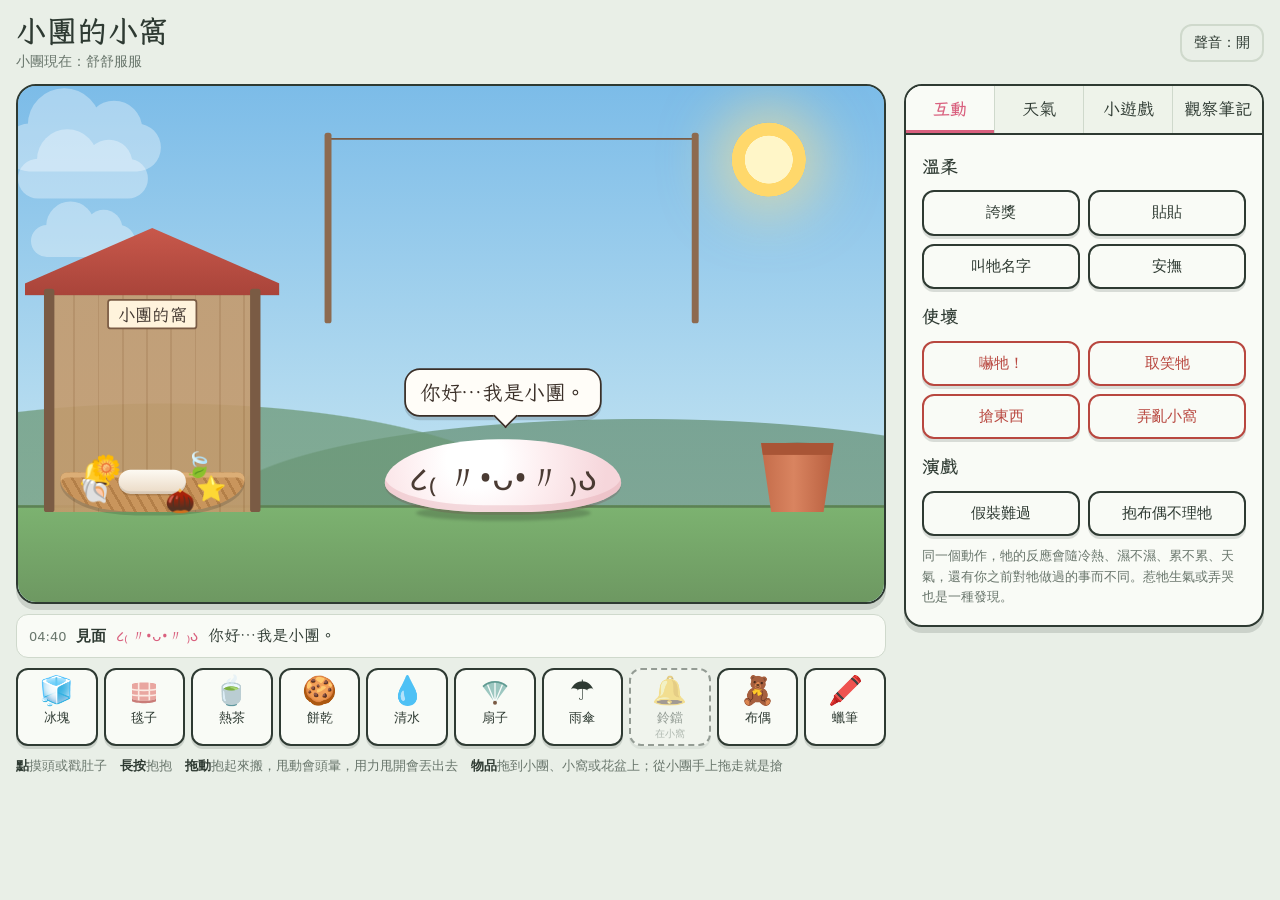
==== XiaoTuan/index.html @ 6245f861 "Add 小團的小窩: kaomoji pet game with weather, items, memory and mini-games A single-creature browser gam" ====
<!doctype html>
<html lang="zh-Hant">
<head>
<meta charset="utf-8">
<meta name="viewport" content="width=device-width, initial-scale=1, viewport-fit=cover">
<title>小團的小窩</title>
<meta name="claude:viewport-fit-sides" content="cover">
<link rel="preconnect" href="https://fonts.googleapis.com">
<link rel="preconnect" href="https://fonts.gstatic.com" crossorigin>
<link rel="stylesheet" href="https://fonts.googleapis.com/css2?family=LXGW+WenKai+TC:wght@400;700&display=swap">
<link rel="stylesheet" href="https://fonts.googleapis.com/css2?family=Noto+Sans&amp;family=Noto+Sans+Gujarati&amp;family=Noto+Sans+Georgian&amp;family=Noto+Sans+Yi&amp;family=Noto+Sans+Kannada&amp;family=Noto+Sans+Math&amp;family=Noto+Sans+Symbols+2&amp;display=swap&amp;text=%E0%AB%AE%E2%82%8D%CB%B6%E2%80%A2%E1%B4%97%E2%82%8E%E1%83%90%E1%B5%94%E1%B5%95%CB%8A%CB%8B%E2%99%A1%CC%A5%E2%95%AC%CC%81%E1%B4%96%CC%80%CB%87%E2%80%B8T%C2%B0%E3%85%81_%EF%B9%8F%C2%AC-%40%E2%9C%A7()%CC%A9%EA%92%B0%CB%95%EA%92%B1%E2%A4%99%E1%B7%85%D0%B4%E1%B7%84%E2%80%BF%E2%9D%80%E2%95%B9%E2%97%A1~%C3%B2%C3%B3!%E2%97%8D%CA%9A%C9%9E%3B%CB%98%E2%89%A7%E2%96%BD%E2%89%A6%E0%B2%A5%E2%89%A5%E2%89%A4%EF%B8%BF%CE%B53%CF%81%5B%5D%5Eo%C2%B3%E1%B5%92%E2%96%BF.%CB%8D%E2%8A%99">
<link rel="stylesheet" href="css/style.css">
</head>
<body>
<div class="app">
  <header class="top">
    <div class="brand">
      <h1>小團的小窩</h1>
      <p class="sub" id="status">小團現在：舒舒服服</p>
    </div>
    <button id="soundBtn" class="ghost small" aria-pressed="true">聲音：開</button>
  </header>

  <div class="layout">
    <section class="play" aria-label="遊戲畫面">
      <div id="stageWrap">
        <div id="stage">
          <div id="sky"><div id="sun"></div><div class="cloud c1"></div><div class="cloud c2"></div><div class="cloud c3"></div></div>
          <div id="hills"></div>
          <div id="ground"><div id="puddles"></div><div id="snowCover"></div></div>
          <div id="line"><div id="wall"></div></div>
          <div id="shelter"><div class="back"></div><div class="roof"></div><div class="post l"></div><div class="post r"></div><span class="sign">小團的窩</span></div>
          <div id="nest">
            <div class="basket"></div>
            <div id="nest-blanket" class="nest-uniq" hidden></div>
            <div id="nest-teddy" class="nest-uniq" hidden>🧸</div>
            <div id="nest-bell" class="nest-uniq" hidden>🔔</div>
          </div>
          <div id="pieces"></div>
          <div id="pot"><div id="plant"></div><div class="pot-body"><span class="pot-rim"></span></div><div id="pot-att"></div></div>
          <div id="mg"></div>
          <div id="tuan">
            <div id="tshadow"></div>
            <div id="twrap">
              <div id="att-umbrella" class="att" hidden>☂️</div>
              <div id="att-ice" class="att" hidden>🧊</div>
              <div id="tbody"><span id="tface">૮₍ ˶•ᴗ•˶₎ა</span><div id="tdoodle" hidden></div><i class="hug-l">(</i><i class="hug-r">)</i></div>
              <div id="att-blanket" class="att" hidden></div>
              <div id="att-held" class="att" hidden></div>
            </div>
          </div>
          <canvas id="weather" width="1000" height="600"></canvas>
          <div id="fx"></div>
          <div id="bubble" hidden></div>
          <div id="flash"></div>
          <div id="toast" role="status" aria-live="polite"></div>
        </div>
      </div>
      <ol id="ticker" class="ticker" aria-live="polite"><li><b>開始</b><span class="lt">點、長按或拖動小團，看看牠會怎麼反應。</span></li></ol>
      <div id="tray" class="tray" aria-label="物品托盤"></div>
      <p class="gesture-hint"><b>點</b>摸頭或戳肚子　<b>長按</b>抱抱　<b>拖動</b>抱起來搬，甩動會頭暈，用力甩開會丟出去　<b>物品</b>拖到小團、小窩或花盆上；從小團手上拖走就是搶</p>
    </section>

    <aside class="panel" aria-label="控制面板">
      <div class="tabs" role="tablist">
        <button data-tab="act" role="tab">互動</button>
        <button data-tab="weather" role="tab">天氣</button>
        <button data-tab="games" role="tab">小遊戲</button>
        <button data-tab="notes" role="tab">觀察筆記</button>
      </div>

      <div class="pane" id="pane-act" role="tabpanel">
        <h2>溫柔</h2>
        <div class="btn-grid">
          <button data-act="praise">誇獎</button>
          <button data-act="nuzzle">貼貼</button>
          <button data-act="call">叫牠名字</button>
          <button data-act="soothe">安撫</button>
        </div>
        <h2>使壞</h2>
        <div class="btn-grid bad">
          <button data-act="scare">嚇牠！</button>
          <button data-act="tease">取笑牠</button>
          <button data-act="snatch">搶東西</button>
          <button data-act="mess">弄亂小窩</button>
        </div>
        <h2>演戲</h2>
        <div class="btn-grid">
          <button data-act="fakesad">假裝難過</button>
          <button data-act="teddy">抱布偶不理牠</button>
        </div>
        <p class="hint">同一個動作，牠的反應會隨冷熱、濕不濕、累不累、天氣，還有你之前對牠做過的事而不同。惹牠生氣或弄哭也是一種發現。</p>
      </div>

      <div class="pane" id="pane-weather" role="tabpanel" hidden>
        <label class="slider" for="wTemp"><span>冷熱</span><input id="wTemp" type="range" min="0" max="100" value="50"><output id="wTempV">舒適</output></label>
        <label class="slider" for="wWind"><span>風</span><input id="wWind" type="range" min="0" max="100" value="0"><output id="wWindV">無風</output></label>
        <label class="slider" for="wRain"><span id="wRainName">雨</span><input id="wRain" type="range" min="0" max="100" value="0"><output id="wRainV">不下雨</output></label>
        <div class="thunder-row">
          <label class="switch" for="wThunder"><input id="wThunder" type="checkbox"><span>雷聲（會不時打雷）</span></label>
          <button id="wStrike" class="small">打一聲雷</button>
        </div>
        <h2>一鍵天氣</h2>
        <div class="btn-grid">
          <button data-preset="clear">晴天</button>
          <button data-preset="coldsnap">寒流</button>
          <button data-preset="heat">熱浪</button>
          <button data-preset="storm">暴風雨</button>
          <button data-preset="snow">下雪</button>
        </div>
        <p class="hint">小窩有屋頂，能擋雨和一部分的風。很冷的時候下雨會變成下雪。</p>
      </div>

      <div class="pane" id="pane-games" role="tabpanel" hidden>
        <div id="gamePanel"></div>
      </div>

      <div class="pane" id="pane-notes" role="tabpanel" hidden>
        <div class="set-now" id="setNow"></div>
        <div class="notes-grid">
          <section><h2>身體</h2><div id="bodyMeters"></div></section>
          <section><h2>心裡</h2><div id="heartMeters"></div></section>
        </div>
        <h2>收集 <small>情境 <span id="discCount">0</span>　表情 <span id="faceCount">0</span></small></h2>
        <div class="chips" id="setChips"></div>
        <ul class="hints" id="hints"></ul>
        <details>
          <summary>已發現的情境</summary>
          <ul class="disc-list" id="discList"></ul>
        </details>
        <details open>
          <summary>互動日誌</summary>
          <ol class="log" id="logList"></ol>
        </details>
        <button id="resetBtn" class="ghost danger">重新認識小團</button>
      </div>
    </aside>
  </div>
</div>
<script src="js/data.js"></script>
<script src="js/audio.js"></script>
<script src="js/core.js"></script>
<script src="js/games.js"></script>
<script src="js/main.js"></script>
</body>
</html>
---- XiaoTuan/css/style.css ----
/* 版面：左邊是庭院一角的舞台（固定邏輯像素，整體縮放），右邊是像筆記本的控制面板；手機上上下排列 */
:root {
  --bg: #e9efe7;
  --surface: #f9fbf6;
  --surface-2: #eef3ea;
  --ink: #2e3a32;
  --muted: #69766c;
  --line: #cfd9cc;
  --accent: #d9607e;
  --accent-soft: #f6d9e0;
  --leaf: #4f8f62;
  --warn: #c4802a;
  --danger: #b8473f;
  --shadow: rgba(46, 58, 50, 0.16);
  --display: "LXGW WenKai TC", "Kaiti TC", "STKaiti", "BiauKai", serif;
  --body: system-ui, -apple-system, "PingFang TC", "Noto Sans TC", "Microsoft JhengHei", sans-serif;
  --kao: "Noto Sans", "Noto Sans Gujarati", "Noto Sans Georgian", "Noto Sans Yi", "Noto Sans Kannada", "Noto Sans Math", "Noto Sans Symbols 2", system-ui, "Segoe UI Symbol", "PingFang TC", "Noto Sans TC", sans-serif;
}
@media (prefers-color-scheme: dark) {
  :root:not([data-theme="light"]) {
    --bg: #18201b; --surface: #222b25; --surface-2: #2a342d; --ink: #e3eae2; --muted: #9eaba0;
    --line: #3a463d; --accent: #f08aa3; --accent-soft: #4a2a33; --leaf: #7cc08f; --warn: #e3a95a;
    --danger: #e57d73; --shadow: rgba(0, 0, 0, 0.4); color-scheme: dark;
  }
}
:root[data-theme="dark"] {
  --bg: #18201b; --surface: #222b25; --surface-2: #2a342d; --ink: #e3eae2; --muted: #9eaba0;
  --line: #3a463d; --accent: #f08aa3; --accent-soft: #4a2a33; --leaf: #7cc08f; --warn: #e3a95a;
  --danger: #e57d73; --shadow: rgba(0, 0, 0, 0.4); color-scheme: dark;
}

* { box-sizing: border-box; }
[hidden] { display: none !important; }
html, body { margin: 0; }
body {
  background: var(--bg);
  color: var(--ink);
  font-family: var(--body);
  font-size: 15px;
  line-height: 1.55;
  padding-left: max(16px, env(safe-area-inset-left, 0px));
  padding-right: max(16px, env(safe-area-inset-right, 0px));
  padding-block: 14px 28px;
  -webkit-tap-highlight-color: transparent;
}
button { font: inherit; color: inherit; }
:focus-visible { outline: 3px solid var(--accent); outline-offset: 2px; }

.app { max-width: 1320px; margin: 0 auto; display: flex; flex-direction: column; gap: 12px; }
.top { display: flex; align-items: center; justify-content: space-between; gap: 12px; }
.brand { min-width: 0; }
h1 { font-family: var(--display); font-size: 30px; margin: 0; line-height: 1.15; letter-spacing: 0.02em; text-wrap: balance; }
.sub { margin: 2px 0 0; color: var(--muted); font-size: 14px; }

.layout { display: grid; grid-template-columns: minmax(0, 1fr) 360px; gap: 18px; align-items: start; }
@media (max-width: 980px) { .layout { grid-template-columns: minmax(0, 1fr); } }
.play { min-width: 0; display: flex; flex-direction: column; gap: 10px; }

/* ===== 舞台 ===== */
#stageWrap {
  position: relative; width: 100%; max-width: 100%; overflow: hidden;
  border-radius: 20px; border: 2px solid var(--ink);
  box-shadow: 0 6px 0 var(--shadow);
  background: #9cc6e6;
}
#stage {
  position: absolute; left: 0; top: 0; transform-origin: 0 0; overflow: hidden;
  touch-action: none; user-select: none; -webkit-user-select: none; -webkit-touch-callout: none;
  color: #3f342d;
}
#sky { position: absolute; inset: 0; transition: background 1.2s; }
#sun {
  position: absolute; right: 9%; top: 7%; width: 86px; height: 86px; border-radius: 50%;
  background: radial-gradient(circle, #fff6c8 0 45%, #ffd86b 46% 70%, rgba(255, 216, 107, 0) 71%);
  box-shadow: 0 0 60px 20px rgba(255, 226, 140, 0.55); transition: opacity 1.2s, transform 1.2s;
}
#sun.hot { transform: scale(1.35); background: radial-gradient(circle, #fff1b0 0 40%, #ffb14a 41% 70%, rgba(255, 140, 60, 0) 71%); box-shadow: 0 0 90px 40px rgba(255, 160, 80, 0.55); }
.cloud {
  position: absolute; width: 150px; height: 46px; border-radius: 40px; background: #fff;
  animation: drift 60s linear infinite; transition: opacity 1.2s, filter 1.2s;
}
.cloud::before, .cloud::after { content: ""; position: absolute; background: inherit; border-radius: 50%; }
.cloud::before { width: 70px; height: 70px; left: 22px; top: -34px; }
.cloud::after { width: 54px; height: 54px; left: 78px; top: -22px; }
.cloud.c1 { top: 14%; animation-delay: -10s; }
.cloud.c2 { top: 26%; transform: scale(0.8); animation-delay: -34s; }
.cloud.c3 { top: 8%; transform: scale(1.2); animation-delay: -52s; }
@keyframes drift { from { left: -20%; } to { left: 110%; } }
#hills {
  position: absolute; left: -5%; right: -5%; bottom: 18%; height: 30%;
  background:
    radial-gradient(ellipse 40% 70% at 20% 100%, rgba(108, 152, 118, 0.75) 0 99%, transparent 100%),
    radial-gradient(ellipse 45% 60% at 70% 100%, rgba(96, 140, 110, 0.7) 0 99%, transparent 100%);
}
#ground { position: absolute; left: 0; right: 0; bottom: 0; transition: background 1.2s; border-top: 3px solid rgba(60, 90, 60, 0.35); }
#puddles {
  position: absolute; inset: 0; opacity: 0; pointer-events: none;
  background:
    radial-gradient(ellipse 60px 10px at 42% 40%, rgba(150, 175, 205, 0.85) 0 98%, transparent 100%),
    radial-gradient(ellipse 90px 13px at 70% 65%, rgba(150, 175, 205, 0.85) 0 98%, transparent 100%),
    radial-gradient(ellipse 50px 9px at 58% 25%, rgba(150, 175, 205, 0.85) 0 98%, transparent 100%);
}
#snowCover { position: absolute; inset: -6px 0 0; opacity: 0; background: linear-gradient(#ffffff, #eef4fb 60%, #dfe8f3); border-radius: 12px 12px 0 0; pointer-events: none; }

/* 曬畫繩 */
#line { position: absolute; height: 2px; background: #7a5b44; border-radius: 2px; }
#line::before, #line::after { content: ""; position: absolute; top: -6px; width: 8px; height: 220px; background: #8d6a4f; border-radius: 3px; }
#line::before { left: -6px; } #line::after { right: -6px; }
#wall { position: absolute; left: 0; right: 0; top: 0; display: flex; justify-content: space-evenly; }
.hung { margin: 0; position: relative; top: -2px; transform: rotate(var(--r)); transform-origin: top center; padding: 5px; background: #fffaf2; box-shadow: 0 3px 6px rgba(0, 0, 0, 0.2); }
.hung img { display: block; width: 110px; max-width: none; height: auto; }
.hung::before { content: ""; position: absolute; left: 50%; top: -8px; width: 8px; height: 18px; margin-left: -4px; background: #d58b6b; border-radius: 2px; }
.hung.theirs { background: #fff3f5; }

/* 小窩 */
#shelter { position: absolute; transition: box-shadow 0.2s; border-radius: 6px; }
#shelter .back { position: absolute; inset: 10px 8px 0; background: repeating-linear-gradient(90deg, #c49a6c 0 26px, #b78b5d 26px 28px); border-radius: 4px 4px 0 0; opacity: 0.9; }
#shelter .roof {
  position: absolute; left: -22px; right: -22px; top: -64px; height: 78px;
  background: linear-gradient(#c8584b, #a9443a); clip-path: polygon(50% 0, 100% 82%, 100% 100%, 0 100%, 0 82%);
  filter: drop-shadow(0 4px 0 rgba(0, 0, 0, 0.15));
}
#shelter .post { position: absolute; bottom: 0; top: 6px; width: 12px; background: #7a5b44; border-radius: 3px; }
#shelter .post.l { left: 0; } #shelter .post.r { right: 0; }
#shelter .sign { position: absolute; top: 18px; left: 50%; transform: translateX(-50%); font-family: var(--display); font-size: 20px; background: #fff3dc; padding: 0 10px; border-radius: 4px; border: 2px solid #7a5b44; white-space: nowrap; }
#shelter.drop-hot, #pot.drop-hot { box-shadow: 0 0 0 4px rgba(255, 255, 255, 0.85), 0 0 24px 6px rgba(255, 220, 120, 0.9); }
#nest { position: absolute; transform: translate(-50%, -100%); height: 70px; pointer-events: none; }
#nest .basket {
  position: absolute; left: 0; right: 0; bottom: 0; height: 46px;
  background: repeating-linear-gradient(60deg, #c9955c 0 8px, #b37f48 8px 11px), #c9955c;
  border-radius: 10px 10px 50% 50% / 10px 10px 100% 100%;
  box-shadow: inset 0 6px 0 #dcae76, 0 4px 0 rgba(0, 0, 0, 0.15);
}
#nest.wet .basket { filter: saturate(0.6) brightness(0.8); box-shadow: inset 0 6px 0 #8fb2c9, 0 4px 0 rgba(0, 0, 0, 0.15); }
#nest.crumbs .basket::after { content: "· ·  ·   · ·"; position: absolute; top: 4px; left: 20%; color: #6b4a2a; font-size: 22px; letter-spacing: 2px; }
.nest-uniq { position: absolute; pointer-events: auto; cursor: grab; font-size: 36px; line-height: 1; }
#nest-blanket { left: 8%; right: 8%; bottom: 18px; height: 34px; }
#nest-blanket svg { width: 100%; height: 100%; }
#nest-teddy { right: 4%; bottom: 26px; }
#nest-bell { left: 10%; bottom: 30px; font-size: 30px; }
#pieces { position: absolute; inset: 0; pointer-events: none; }
.piece { position: absolute; transform: translate(-50%, -50%); font-size: 28px; line-height: 1; pointer-events: auto; cursor: grab; transition: left 0.6s ease, top 0.6s ease; }
.piece.pillow { width: 78px; height: 28px; border-radius: 14px; background: linear-gradient(#fdfaf3, #ead9c4); box-shadow: inset 0 -3px 0 rgba(0, 0, 0, 0.08), 0 2px 0 rgba(0, 0, 0, 0.12); }
.piece.wiggle { animation: wiggle 0.4s; }
.piece.drag { transition: none; cursor: grabbing; }
@keyframes wiggle { 25% { translate: -4px 0; } 75% { translate: 4px 0; } }

/* 花盆 */
#pot { position: absolute; width: 120px; height: 224px; transform: translate(-50%, -100%); border-radius: 12px; }
#plant { position: absolute; left: 0; top: 0; width: 120px; height: 160px; }
#plant svg { width: 100%; height: 100%; }
.pot-body { position: absolute; left: 18px; right: 18px; bottom: 0; height: 80px; background: linear-gradient(90deg, #c46c4a, #d98460 45%, #b85f3f); clip-path: polygon(0 0, 100% 0, 86% 100%, 14% 100%); }
.pot-rim { position: absolute; left: 0; right: 0; top: 0; height: 14px; background: #a95536; }
#pot::before { content: ""; position: absolute; left: 22px; right: 22px; top: 144px; height: 10px; background: #6b4a30; border-radius: 50%; }
#pot.thirsty .pot-body { filter: saturate(0.7); }
#pot.thirsty::after { content: "💧?"; position: absolute; right: -8px; top: 40px; font-size: 22px; animation: bob 1.4s ease-in-out infinite; }
#pot-att span { position: absolute; cursor: grab; line-height: 1; }
.pot-umb { left: 50%; top: -36px; transform: translateX(-50%); font-size: 96px; }
.pot-blanket { left: 8px; right: 8px; bottom: 6px; height: 54px; }
.pot-blanket svg { width: 100%; height: 100%; }
.pot-bell { left: 64px; top: 70px; font-size: 26px; }

/* ===== 小團 ===== */
#tuan { position: absolute; transform: translate(-50%, -100%); z-index: 5; }
#tuan.drop-hot #tbody { box-shadow: 0 0 0 5px rgba(255, 255, 255, 0.9), 0 0 26px 8px rgba(255, 220, 120, 0.95); }
#tshadow { position: absolute; left: 50%; bottom: -10px; width: 74%; height: 18px; border-radius: 50%; background: rgba(40, 50, 40, 0.5); filter: blur(2px); transform: translateX(-50%); }
#twrap { position: relative; rotate: var(--lean, 0deg); transform-origin: 50% 100%; transition: rotate 0.15s; }
#tbody {
  position: relative; display: inline-block; white-space: nowrap; cursor: grab;
  padding: 20px 28px 18px; font-family: var(--kao); font-size: 40px; line-height: 1.15; color: #4a3b33;
  background: radial-gradient(circle at 38% 28%, #ffffff 0 18%, #fdeef0 45%, #f6d6db 85%);
  border-radius: 48% 48% 42% 42% / 60% 60% 40% 40%;
  box-shadow: inset 0 -8px 0 rgba(222, 160, 170, 0.35), 0 3px 0 rgba(120, 70, 80, 0.25);
  transform-origin: 50% 100%;
}
#tbody::after { content: ""; position: absolute; inset: 0; border-radius: inherit; background: var(--tint, transparent); pointer-events: none; transition: background 1s; mix-blend-mode: multiply; }
#tface { display: inline-block; }
#tface.pop { animation: pop 0.28s ease-out; }
@keyframes pop { 0% { scale: 0.85; } 60% { scale: 1.08; } 100% { scale: 1; } }
#tdoodle { position: absolute; inset: 0; pointer-events: none; }
#tdoodle::before, #tdoodle::after { content: "@"; position: absolute; top: 50%; font-size: 20px; color: #e0566b; font-weight: 700; opacity: 0.85; }
#tdoodle::before { left: 5%; rotate: -20deg; }
#tdoodle::after { right: 5%; rotate: 25deg; content: "✿"; color: #5b8fd9; }
.hug-l, .hug-r { position: absolute; top: 4%; font-style: normal; font-size: 74px; color: var(--accent); opacity: 0; transition: opacity 0.2s; pointer-events: none; font-family: var(--kao); }
.hug-l { left: -26px; } .hug-r { right: -26px; }
.s-hug .hug-l, .s-hug .hug-r { opacity: 0.9; }
.s-hug #tbody { scale: 1.04 0.95; }
.att { position: absolute; line-height: 1; z-index: 2; cursor: grab; touch-action: none; }
#att-umbrella { left: 4%; bottom: calc(100% - 26px); font-size: 92px; rotate: -14deg; }
#att-ice { left: 50%; top: -30px; font-size: 36px; transform: translateX(-50%); transform-origin: 50% 100%; }
#att-blanket { left: -9%; right: -9%; bottom: -10px; height: 34%; }
#att-blanket svg { width: 100%; height: 100%; }
#att-held { right: -38px; bottom: 2px; font-size: 40px; transition: right 0.25s, scale 0.25s; }
#att-held svg { width: 44px; height: 44px; }
#att-held.guard { right: -8px; scale: 0.8; }

/* 持續狀態（作用在身體上） */
.s-walk #tbody { animation: hop 0.42s ease-in-out infinite; }
.s-hot #tbody { animation: melt 2.4s ease-in-out infinite; }
.s-sleep #tbody { animation: breathe 3s ease-in-out infinite; }
.s-cold #tbody { animation: shiver 0.18s linear infinite; }
.s-dizzy #tbody { animation: wobble 1.2s ease-in-out infinite; }
.s-carried #tbody { animation: dangle 1.1s ease-in-out infinite; scale: 1.05; }
.s-wet #tbody { background: radial-gradient(circle at 38% 28%, #ffffff 0 14%, #eef3fb 40%, #cfdcee 85%); }
.s-wet #tbody::before { content: "💧"; position: absolute; right: 18%; bottom: -14px; font-size: 18px; animation: drip 1.6s ease-in infinite; }
@keyframes hop { 50% { translate: 0 -10px; } }
@keyframes melt { 50% { scale: 1.07 0.93; } }
@keyframes breathe { 50% { scale: 1.03 0.97; } }
@keyframes shiver { 25% { translate: -2px 0; } 75% { translate: 2px 0; } }
@keyframes wobble { 25% { rotate: -9deg; } 75% { rotate: 9deg; } }
@keyframes dangle { 50% { rotate: 4deg; } }
@keyframes drip { 0% { translate: 0 -10px; opacity: 0; } 30% { opacity: 1; } 100% { translate: 0 18px; opacity: 0; } }
@keyframes bob { 50% { translate: 0 -6px; } }

/* 一次性動作（作用在外層） */
.a-bounce { animation: bounce 0.6s ease-out; }
.a-shake { animation: shake 0.5s; }
.a-jump { animation: jump 0.55s ease-out; }
.a-struggle { animation: struggle 0.7s; }
.a-shrink { animation: shrink 0.8s ease-out; }
.a-nod { animation: nod 0.5s; }
.a-spin { animation: spin 0.9s ease-in-out; }
.a-dodge { animation: dodge 0.5s ease-out; }
.a-squish { animation: squish 0.6s; }
.a-tumble { animation: tumble 0.8s ease-out; }
@keyframes bounce { 30% { translate: 0 -24px; } 60% { translate: 0 0; scale: 1.08 0.92; } 80% { translate: 0 -6px; } }
@keyframes shake { 20%, 60% { translate: -8px 0; } 40%, 80% { translate: 8px 0; } }
@keyframes jump { 0% { scale: 1.1 0.85; } 35% { translate: 0 -46px; scale: 0.92 1.1; } 70% { translate: 0 0; scale: 1.08 0.92; } }
@keyframes struggle { 15% { rotate: -10deg; } 35% { rotate: 10deg; } 55% { rotate: -8deg; } 75% { rotate: 8deg; } }
@keyframes shrink { 30% { scale: 0.86 0.8; } 100% { scale: 1; } }
@keyframes nod { 40% { translate: 0 6px; scale: 1.03 0.96; } }
@keyframes spin { to { rotate: 360deg; } }
@keyframes dodge { 40% { translate: 36px 0; rotate: 8deg; } 100% { translate: 0 0; } }
@keyframes squish { 30% { scale: 1.15 0.85; } 60% { scale: 0.95 1.06; } }
@keyframes tumble { 40% { rotate: -30deg; translate: -20px 0; } }

/* 特效、泡泡、閃光、提示 */
#weather { position: absolute; inset: 0; width: 100%; height: 100%; pointer-events: none; z-index: 6; }
#fx { position: absolute; inset: 0; pointer-events: none; z-index: 7; }
.fx { position: absolute; font-size: 28px; line-height: 1; animation: floatup 1.9s ease-out forwards; opacity: 0; font-weight: 700; }
.fx-heart { color: #e0566b; } .fx-sparkle, .fx-star { color: #e9b52f; } .fx-anger { font-size: 30px; }
.fx-zzz { color: #5b6fa8; font-family: var(--display); } .fx-note { color: #7a5fb5; } .fx-excl { color: #d9473b; font-size: 40px; }
.fx-ques { color: #5b6fa8; font-size: 36px; } .fx-shiver { color: #6aa2d8; } .fx-steam { color: #b9a28a; } .fx-crumb { color: #8a5c34; font-size: 40px; }
@keyframes floatup { 0% { opacity: 0; translate: 0 10px; scale: 0.6; } 15% { opacity: 1; scale: 1.1; } 100% { opacity: 0; translate: var(--dx, 0) -90px; scale: 1; } }
#bubble {
  position: absolute; z-index: 8; transform: translateX(-50%); max-width: 320px; width: max-content;
  background: #fffdf8; color: #3a2f28; border: 2.5px solid #3a2f28; border-radius: 18px;
  padding: 10px 16px; font-family: var(--display); font-size: 24px; line-height: 1.35; text-align: center;
  box-shadow: 0 4px 0 rgba(0, 0, 0, 0.15); pointer-events: none;
}
#bubble::after { content: ""; position: absolute; left: var(--tail, 50%); bottom: -11px; width: 18px; height: 18px; margin-left: -9px; background: #fffdf8; border-right: 2.5px solid #3a2f28; border-bottom: 2.5px solid #3a2f28; transform: rotate(45deg); }
#bubble.show { animation: bubblein 0.25s ease-out; }
@keyframes bubblein { from { opacity: 0; translate: 0 8px; } }
#flash { position: absolute; inset: 0; background: #fffbe8; opacity: 0; pointer-events: none; z-index: 9; }
#flash.on { animation: flash 0.7s ease-out; }
@keyframes flash { 0% { opacity: 0.9; } 12% { opacity: 0.1; } 22% { opacity: 0.7; } 100% { opacity: 0; } }
#toast {
  position: absolute; top: 14px; left: 50%; transform: translateX(-50%); z-index: 10; pointer-events: none;
  background: #2e3a32; color: #f4f7f1; padding: 8px 18px; border-radius: 999px; font-size: 22px; white-space: nowrap;
  opacity: 0; transition: opacity 0.3s;
}
#toast.show { opacity: 0.95; }
.ghost-item { position: fixed; z-index: 100; pointer-events: none; transform: translate(-50%, -60%); font-size: 46px; line-height: 1; filter: drop-shadow(0 6px 6px rgba(0, 0, 0, 0.3)); }
.ghost-item svg { width: 54px; height: 54px; }

/* ===== 小遊戲在舞台上的部分 ===== */
#mg { position: absolute; inset: 0; pointer-events: none; z-index: 4; }
#mg > * { pointer-events: auto; }
#mg.mg-bell { z-index: 6; }
#stage.narrow #tbody { font-size: 34px; padding: 16px 22px 14px; }
#stage.narrow .tea-table { scale: 0.78; transform-origin: 50% 100%; }
.tug-rope { position: absolute; height: 7px; margin-top: -3px; border-radius: 4px; background: repeating-linear-gradient(45deg, #d9b98a 0 6px, #b8925f 6px 10px); }
.tug-hand { position: absolute; font-size: 52px; line-height: 1; }
.tug-knot { position: absolute; width: 16px; height: 26px; margin-left: -8px; background: #d9473b; border-radius: 4px; }
.tug-mid { position: absolute; width: 4px; height: 40px; background: rgba(255, 255, 255, 0.8); border-radius: 2px; }
.tug-tap { position: absolute; left: 4%; bottom: 3%; padding: 10px 18px; border-radius: 999px; background: rgba(255, 255, 255, 0.75); font-size: 20px; cursor: pointer; border: 2px dashed #7a5b44; }
.mg-bell .spot { position: absolute; transform: translate(-50%, -100%); border: 0; background: none; padding: 0; cursor: pointer; display: flex; flex-direction: column; align-items: center; }
.spot .cover { font-size: 66px; line-height: 1; transition: translate 0.35s, rotate 0.35s; position: relative; z-index: 2; }
.spot.lifted .cover { translate: 0 -54px; rotate: -14deg; }
.spot .bellmark { position: absolute; bottom: 26px; font-size: 32px; opacity: 0; }
.spot.has .bellmark { opacity: 1; }
.spot small { font-size: 18px; background: rgba(255, 255, 255, 0.8); padding: 0 8px; border-radius: 6px; margin-top: 2px; }
.eyes-shut { position: absolute; inset: 0; background: rgba(28, 30, 40, 0.82); color: #fff; display: grid; place-items: center; font-family: var(--display); font-size: 44px; z-index: 20; }
.tea-table { position: absolute; width: 320px; height: 120px; transform: translate(-50%, -100%); }
.tea-table::before { content: ""; position: absolute; left: 0; right: 0; top: 54px; height: 22px; background: #a8754c; border-radius: 10px; box-shadow: 0 4px 0 rgba(0, 0, 0, 0.18); }
.tea-table::after { content: ""; position: absolute; left: 40px; right: 40px; top: 74px; bottom: 0; background: linear-gradient(90deg, #8d6140 0 14px, transparent 14px calc(100% - 14px), #8d6140 calc(100% - 14px)); }
.tea-table span { position: absolute; top: 8px; font-size: 44px; line-height: 1; }
.t-pot { left: 110px; } .mine { left: 20px; } .theirs { right: 20px; } .t-plate { left: 170px; top: 22px !important; font-size: 40px; } .t-sugar { left: 70px; top: 22px !important; font-size: 30px; }
.t-plate .ck { position: absolute; left: 6px; top: -6px; font-size: 26px; font-style: normal; }
.theirs .liquid { position: absolute; left: 50%; top: -18px; font-style: normal; opacity: 0; font-size: 20px; }
.theirs.full .liquid { opacity: 1; }
.theirs.full .liquid::after { content: "♨"; color: #b9a28a; }
.theirs.full.iced .liquid::after { content: "❄"; color: #6aa2d8; }
.paper { position: absolute; background: #fffaf2; border-radius: 6px; box-shadow: 0 6px 0 rgba(0, 0, 0, 0.15), 0 0 0 2px #d7c6ad; overflow: hidden; }
.paper canvas { display: block; width: 100%; height: 100%; touch-action: none; cursor: crosshair; }
.paper span { position: absolute; top: 6px; font-size: 16px; color: #8b7a66; pointer-events: none; }
.mine-label { left: 10px; } .theirs-label { right: 10px; }
.paper.torn { animation: tear 0.5s; }
@keyframes tear { 30% { rotate: -3deg; scale: 0.96; clip-path: polygon(0 0, 48% 0, 52% 40%, 46% 100%, 0 100%); } 60% { rotate: 2deg; } }

/* ===== 舞台下方 ===== */
.ticker { list-style: none; margin: 0; padding: 8px 12px; background: var(--surface); border: 1.5px solid var(--line); border-radius: 12px; min-height: 44px; }
.ticker li, .log li { display: flex; flex-wrap: wrap; gap: 4px 10px; align-items: baseline; }
.ticker time, .log time { color: var(--muted); font-variant-numeric: tabular-nums; font-size: 13px; }
.ticker b, .log b { font-weight: 700; }
.lf { font-family: var(--kao); color: var(--accent); white-space: nowrap; }
.lt { font-family: var(--display); font-size: 16px; }
.ticker em, .log em { font-style: normal; font-size: 12px; color: var(--muted); background: var(--surface-2); padding: 0 6px; border-radius: 6px; }
.tray { display: grid; grid-template-columns: repeat(10, minmax(0, 1fr)); gap: 6px; }
@media (max-width: 700px) { .tray { grid-template-columns: repeat(5, minmax(0, 1fr)); } }
.tray-item {
  display: flex; flex-direction: column; align-items: center; gap: 0; padding: 6px 2px 4px;
  background: var(--surface); border: 2px solid var(--ink); border-radius: 12px; cursor: grab;
  touch-action: none; user-select: none; -webkit-user-select: none; box-shadow: 0 3px 0 var(--shadow);
}
.tray-item:active { translate: 0 2px; box-shadow: 0 1px 0 var(--shadow); }
.ti-icon { font-size: 28px; line-height: 1.1; height: 32px; display: grid; place-items: center; }
.ti-icon svg { width: 32px; height: 32px; }
.ti-name { font-size: 13px; }
.ti-loc { font-size: 10px; color: var(--muted); min-height: 0; line-height: 1.2; }
.tray-item.away { opacity: 0.45; border-style: dashed; cursor: default; }
.gesture-hint { margin: 0; font-size: 13px; color: var(--muted); }
.gesture-hint b { color: var(--ink); }

/* ===== 面板 ===== */
.panel { background: var(--surface); border: 2px solid var(--ink); border-radius: 18px; box-shadow: 0 6px 0 var(--shadow); min-width: 0; overflow: hidden; }
.tabs { display: grid; grid-template-columns: repeat(4, 1fr); border-bottom: 2px solid var(--ink); }
.tabs button { border: 0; background: var(--surface-2); padding: 10px 4px; font-family: var(--display); font-size: 17px; cursor: pointer; border-right: 1.5px solid var(--line); }
.tabs button:last-child { border-right: 0; }
.tabs button.on { background: var(--surface); color: var(--accent); font-weight: 700; box-shadow: inset 0 -3px 0 var(--accent); }
.pane { padding: 14px 16px 18px; display: flex; flex-direction: column; gap: 10px; }
.pane h2 { font-family: var(--display); font-size: 18px; margin: 4px 0 0; display: flex; align-items: baseline; gap: 10px; flex-wrap: wrap; }
.pane h2 small { font-family: var(--body); font-size: 13px; color: var(--muted); font-weight: 400; font-variant-numeric: tabular-nums; }
.btn-grid { display: grid; grid-template-columns: repeat(2, minmax(0, 1fr)); gap: 8px; }
.btn-grid button, .btns button, .small {
  border: 2px solid var(--ink); background: var(--surface); border-radius: 12px; padding: 9px 10px; cursor: pointer;
  box-shadow: 0 3px 0 var(--shadow); font-size: 15px; transition: background 0.15s;
}
.btn-grid button:hover, .btns button:hover { background: var(--accent-soft); }
.btn-grid button:active, .btns button:active, .small:active { translate: 0 2px; box-shadow: 0 1px 0 var(--shadow); }
.btn-grid.bad button { border-color: var(--danger); color: var(--danger); }
.small { padding: 6px 12px; font-size: 14px; }
.ghost { background: transparent !important; border: 2px solid var(--line) !important; box-shadow: none !important; border-radius: 12px; padding: 6px 12px; cursor: pointer; }
.danger { color: var(--danger); }
.btns { display: flex; flex-wrap: wrap; gap: 8px; }
.btns button.big { background: var(--accent); color: #fff; border-color: var(--ink); font-weight: 700; min-width: 96px; }
.btns button.on { background: var(--accent-soft); }
.hint { margin: 0; font-size: 13px; color: var(--muted); }
.slider { display: grid; grid-template-columns: 48px minmax(0, 1fr) 64px; gap: 10px; align-items: center; }
.slider span { font-family: var(--display); font-size: 17px; }
.slider output { font-size: 14px; color: var(--muted); text-align: right; }
input[type="range"] { width: 100%; accent-color: var(--accent); }
.thunder-row { display: flex; flex-wrap: wrap; gap: 10px; align-items: center; justify-content: space-between; }
.switch { display: flex; gap: 8px; align-items: center; cursor: pointer; }
.switch input { width: 20px; height: 20px; accent-color: var(--accent); }

.game-grid { display: grid; grid-template-columns: minmax(0, 1fr); gap: 8px; }
.game-card { display: grid; grid-template-columns: 44px minmax(0, 1fr); grid-template-rows: auto auto; column-gap: 10px; text-align: left; border: 2px solid var(--ink); background: var(--surface); border-radius: 14px; padding: 10px 12px; cursor: pointer; box-shadow: 0 3px 0 var(--shadow); }
.game-card:hover { background: var(--accent-soft); }
.game-card .gi { grid-row: span 2; font-size: 32px; line-height: 1; align-self: center; }
.game-card b { font-family: var(--display); font-size: 18px; }
.game-card small { color: var(--muted); font-size: 13px; }
.game-head { display: flex; justify-content: space-between; align-items: center; font-family: var(--display); font-size: 19px; margin-bottom: 8px; }
.tug-meter { display: grid; grid-template-columns: auto minmax(0, 1fr) auto; gap: 8px; align-items: center; margin-bottom: 10px; font-size: 14px; }
.tug-meter .bar { position: relative; height: 14px; border-radius: 7px; background: linear-gradient(90deg, var(--leaf), var(--surface-2) 50%, var(--accent)); border: 1.5px solid var(--ink); }
.tug-meter .bar i { position: absolute; top: -5px; width: 8px; height: 22px; margin-left: -4px; background: var(--ink); border-radius: 3px; }
.swatches { display: flex; gap: 8px; margin-bottom: 10px; }
.sw { width: 32px; height: 32px; border-radius: 50%; border: 2px solid var(--surface); box-shadow: 0 0 0 2px var(--line); cursor: pointer; }
.sw.on { box-shadow: 0 0 0 3px var(--ink); }
.sp-stats p { margin: 0 0 6px; }

.meter { display: grid; grid-template-columns: 40px minmax(0, 1fr) 34px; gap: 8px; align-items: center; font-size: 13px; margin: 4px 0; }
.meter .bar { position: relative; height: 9px; border-radius: 5px; background: var(--surface-2); border: 1px solid var(--line); overflow: hidden; }
.meter .bar i { position: absolute; left: 0; top: 0; bottom: 0; background: var(--muted); border-radius: 5px; transition: width 0.6s; }
.meter.good .bar i { background: var(--leaf); }
.meter.warn .bar i { background: var(--warn); }
.meter b { font-weight: 400; color: var(--muted); font-variant-numeric: tabular-nums; text-align: right; }
.meter.feel .bar { background: linear-gradient(90deg, #8fb6e3, var(--surface-2) 50%, #ee9a7f); overflow: visible; }
.meter.feel .bar i { width: 6px; margin-left: -3px; top: -3px; bottom: -3px; background: var(--ink); transition: left 0.6s; }
.notes-grid { display: grid; grid-template-columns: minmax(0, 1fr) minmax(0, 1fr); gap: 14px; }
@media (max-width: 420px) { .notes-grid { grid-template-columns: minmax(0, 1fr); } }
.set-now { display: flex; gap: 12px; align-items: center; background: var(--surface-2); border-radius: 14px; padding: 10px 12px; }
.set-now div { display: flex; flex-direction: column; min-width: 0; }
.set-now b { font-family: var(--display); font-size: 18px; }
.set-now small { color: var(--muted); }
.mini-face { font-family: var(--kao); font-size: 20px; white-space: nowrap; color: var(--accent); }
.chips { display: flex; flex-wrap: wrap; gap: 6px; }
.chip { font-size: 13px; padding: 2px 10px; border-radius: 999px; background: var(--accent-soft); border: 1px solid var(--accent); }
.chip.unseen { background: transparent; border: 1px dashed var(--line); color: var(--muted); }
.hints { margin: 0; padding-left: 18px; font-size: 13px; color: var(--muted); }
details { border-top: 1.5px solid var(--line); padding-top: 8px; }
summary { cursor: pointer; font-family: var(--display); font-size: 17px; }
.disc-list, .log { list-style: none; margin: 8px 0 0; padding: 0; display: flex; flex-direction: column; gap: 6px; max-height: 320px; overflow-y: auto; }
.disc-list li { display: flex; flex-direction: column; background: var(--surface-2); padding: 6px 10px; border-radius: 10px; }
.disc-list small { color: var(--muted); }
.log li { padding: 4px 0; border-bottom: 1px dashed var(--line); }
.empty { color: var(--muted); font-size: 13px; }
#resetBtn { align-self: flex-start; margin-top: 6px; }

@media (prefers-reduced-motion: reduce) {
  .cloud, .s-walk #tbody, .s-hot #tbody, .s-sleep #tbody, .s-cold #tbody, .s-dizzy #tbody, .s-carried #tbody { animation: none !important; }
  .a-bounce, .a-shake, .a-jump, .a-struggle, .a-shrink, .a-nod, .a-spin, .a-dodge, .a-squish, .a-tumble { animation-duration: 0.01s !important; }
}
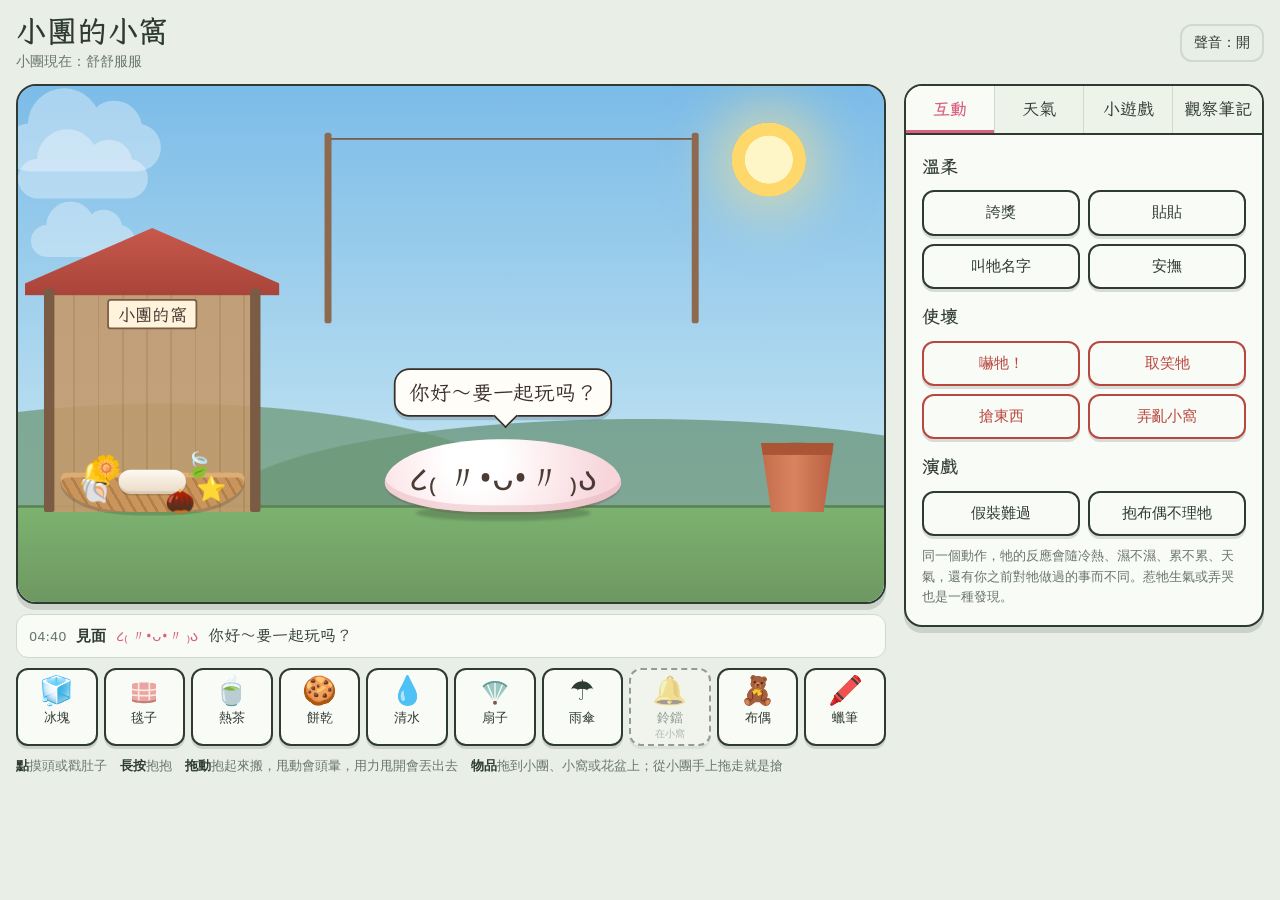
==== commit 9eb34831: "小團：台詞改為簡體中文台詞庫，每個情境至少十句且不重複 Move all of 小團's dialogue into js/lines.js: 400 situation keys with 10-1" ====
--- a/XiaoTuan/index.html
+++ b/XiaoTuan/index.html
@@ -138,6 +138,7 @@
   </div>
 </div>
 <script src="js/data.js"></script>
+<script src="js/lines.js"></script>
 <script src="js/audio.js"></script>
 <script src="js/core.js"></script>
 <script src="js/games.js"></script>
